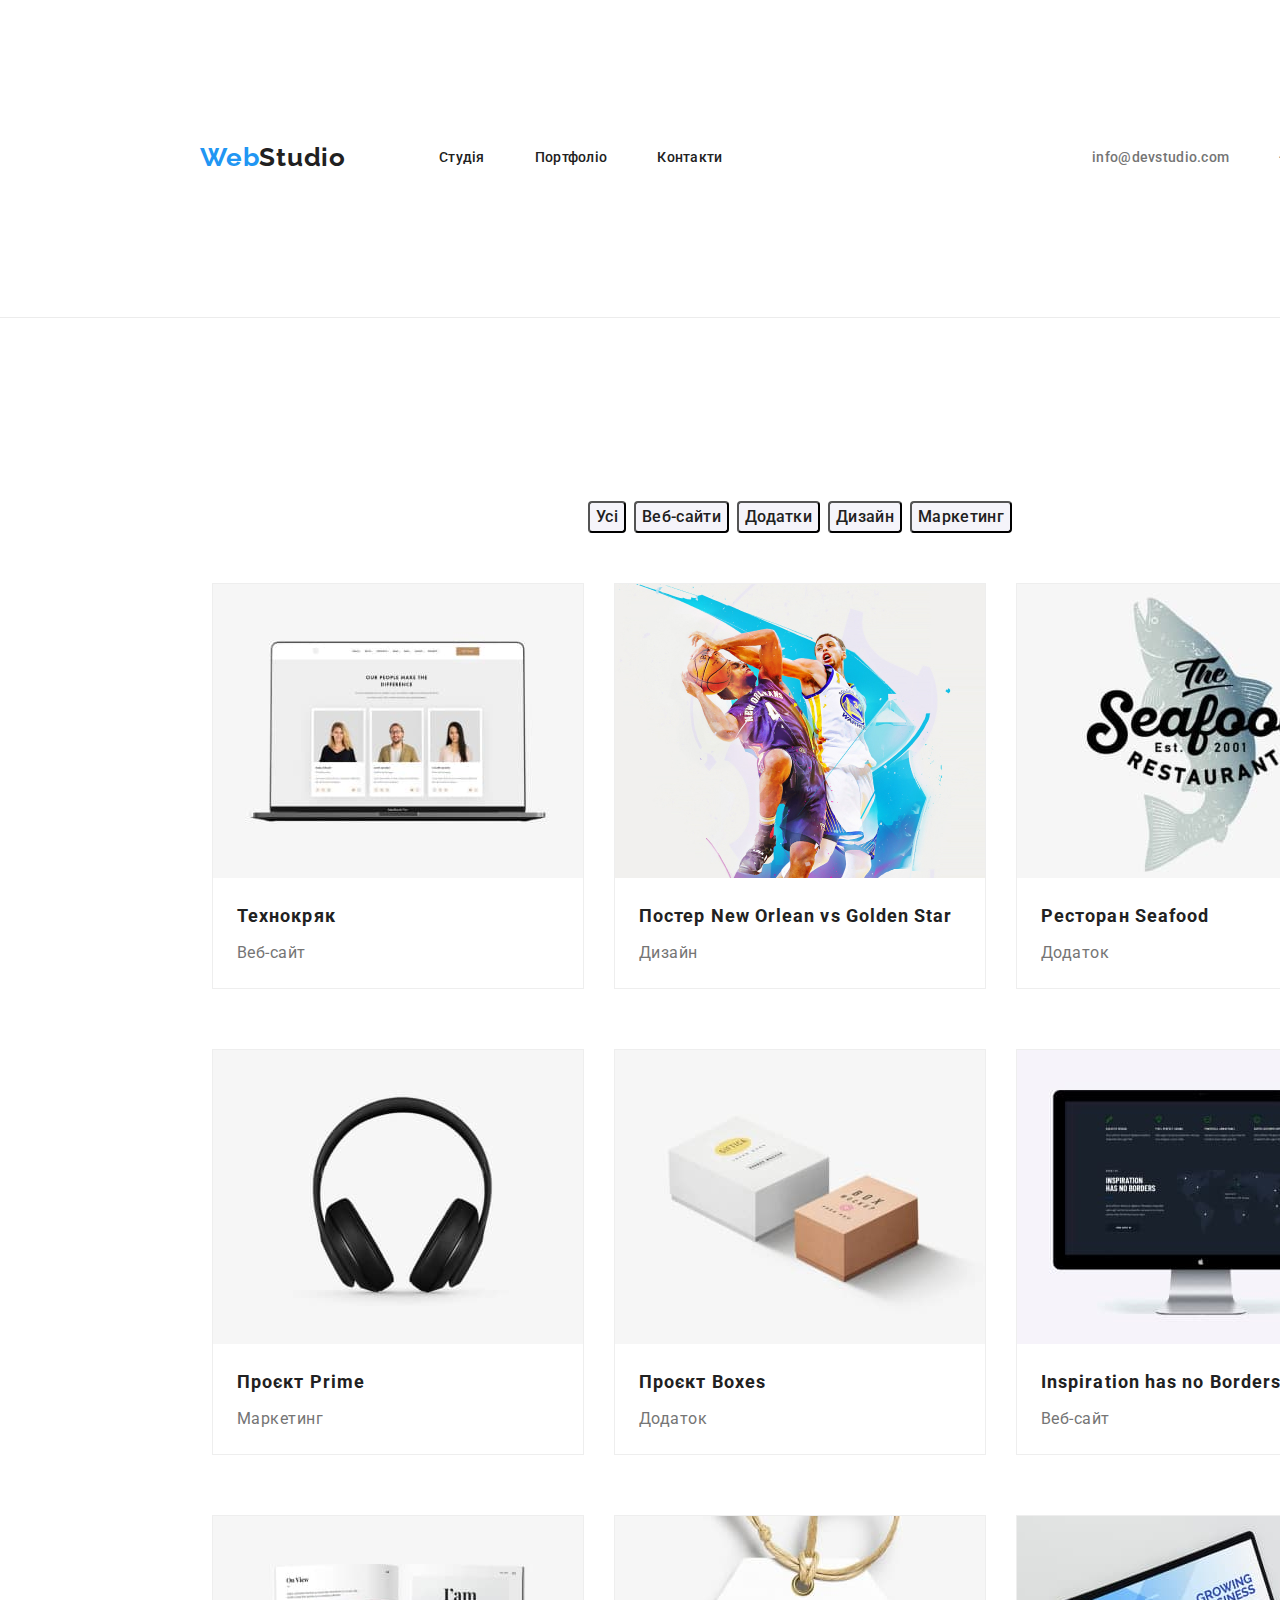
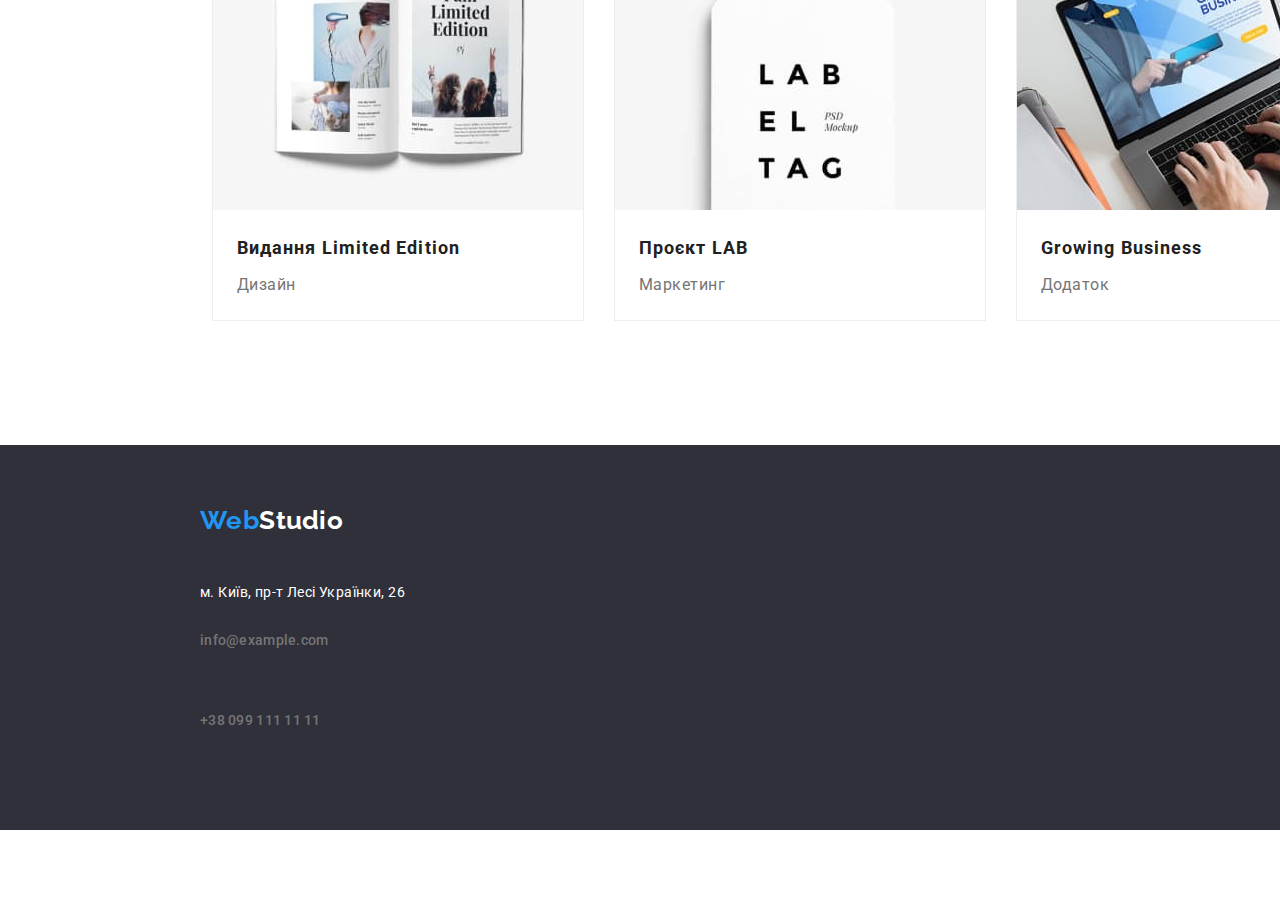
==== portfolio.html @ 3d945867 "hw-3" ====
<!DOCTYPE html>
<html lang="uk">
    <head>
        <meta charset="UTF-8">
        <meta http-equiv="X-UA-Compatible" content="IE=edge">
        <meta name="viewport" content="width=device-width, initial-scale=1.0">
        <title>WebStudio</title>
        <link rel="preconnect" href="https://fonts.googleapis.com">
        <link rel="preconnect" href="https://fonts.gstatic.com" crossorigin>
        <link href="https://fonts.googleapis.com/css2?family=Raleway:wght@700&family=Roboto:wght@400;500;700;900&display=swap"
            rel="stylesheet">
            <link rel="stylesheet" href="https://cdn.jsdelivr.net/npm/modern-normalize@1.1.0/modern-normalize.min.css">
        <link rel="stylesheet" href="./styles/styles.css" />
    </head>
    <body>
        <!--header-->
        <header class="page-header">
            <div class="container page-header-container">
                <nav class="header-nav">
                    <a class="logo link" href="./index.html"><span class="logo-web">Web</span><span class="logo-studio">Studio</span></a>
                    <ul class="menu list">
                        <li class="menu-item">
                            <a class="menu-link link" href="./index.html">Студія</a>
                        </li>
                        <li class="menu-item">
                            <a class="menu-link link" href="./portfolio.html">Портфоліо</a>
                        </li>
                        <li class="menu-item">
                            <a class="menu-link link" href="#">Контакти</a>
                        </li>
                    </ul>
                </nav>
                    <div>
                        <ul class="menu list">
                            <li class="menu-item">
                                <a class="contact-mail menu-link link" href="mailto:info@devstudio.com">info@devstudio.com</a>
                            </li>
                            <li class="menu-item">
                                <a class="contact-number menu-link link" href="tel+380961111111">+38 096 111 11 11</a>
                            </li>
                        </ul>
                    </div>
            </div>   
        </header>
        <!--Main-->
        <main>
            <section class="section">
                <div class="section-filters">
                    <!--Filters-->
                    <ul class="menu list button">
                        <li class="menu-item">
                        <button type="button" class="headup_hover">Усі</button></li>
                        <li class="menu-item">
                        <button type="button" class="headup_hover">Веб-сайти</button></li>
                        <li class="menu-item">
                        <button type="button" class="headup_hover">Додатки</button></li>
                        <li class="menu-item">
                        <button type="button" class="headup_hover">Дизайн</button></li>
                        <li class="menu-item">
                        <button type="button" class="headup_hover">Маркетинг</button></li>
                    </ul>
                <!--Projects-->
                <ul class="menu list projects">
                    <li class="menu-item">
                        <div class="card-portfolio">
                            <img class="group" src="./images/project-1.jpg" alt="project1">
                            <h2 class="section-title-portfolio">Технокряк</h2>
                            <p class="paragraph-portfolio">Веб-сайт</p>
                        </div>
                    </li>
                    <li class="menu-item">
                        <div class="card-portfolio">
                            <img class="group" src="./images/project-2.jpg" alt="Project2">
                            <h2 class="section-title-portfolio">Постер New Orlean vs Golden Star</h2>
                            <p class="paragraph-portfolio">Дизайн</p>
                        </div>
                    </li>
                    <li class="menu-item">
                        <div class="card-portfolio">
                            <img class="group" src="./images/project-3.jpg" alt="Project3">
                            <h2 class="section-title-portfolio">Ресторан Seafood</h2>
                            <p class="paragraph-portfolio">Додаток</p>
                        </div>
                    </li>
                    <li class="menu-item">
                        <div class="card-portfolio">
                            <img class="group" src="./images/project-4.jpg" alt="Project4">
                            <h2 class="section-title-portfolio">Проєкт Prime</h2>
                            <p class="paragraph-portfolio">Маркетинг</p>
                        </div>
                    </li>
                    <li class="menu-item">
                        <div class="card-portfolio">
                            <img class="group" src="./images/project-5.jpg" alt="Project5">
                            <h2 class="section-title-portfolio">Проєкт Boxes</h2>
                            <p class="paragraph-portfolio">Додаток</p>
                        </div>
                    </li>
                    <li class="menu-item">
                        <div class="card-portfolio">
                            <img class="group" src="./images/project-6.jpg" alt="Project6">
                            <h2 class="section-title-portfolio">Inspiration has no Borders</h2>
                            <p class="paragraph-portfolio">Веб-сайт</p>
                        </div>
                    </li>
                    <li class="menu-item">
                        <div class="card-portfolio">
                            <img class="group" src="./images/project-7.jpg" alt="Project7">
                            <h2 class="section-title-portfolio">Видання Limited Edition</h2>
                            <p class="paragraph-portfolio">Дизайн</p>
                        </div>
                    </li>
                    <li class="menu-item">
                        <div class="card-portfolio">
                            <img class="group" src="./images/project-8.jpg" alt="Project7">
                            <h2 class="section-title-portfolio">Проєкт LAB</h2>
                            <p class="paragraph-portfolio">Маркетинг</p>
                        </div>
                    </li>
                    <li class="menu-item">
                        <div class="card-portfolio">
                            <img class="group" src="./images/project-9.jpg" alt="Project9">
                            <h2 class="section-title-portfolio">Growing Business</h2>
                            <p class="paragraph-portfolio">Додаток</p>
                        </div>
                    </li>
                </ul>
                </div>
            </section>
        </main>
        <!--footer-->
        <footer class="page-footer">
            <div class="container page-footer-container">
                <nav class="footer-nav">
                    <a class="link" href="./index.html"><span class="logo-web">Web</span><span class="logo-studio-footer">Studio</span></a>   
                </nav>
                <!--адресса-->
                <address>
                    <div class="address">
                        <ul class="menu list wrap-items">
                            <li class="menu-item"><a class="contact-nav menu-link link"
                                    href="https://www.google.com/maps/dir//Lesi+Ukrainky+Blvd,+26,+Kyiv,+Ukraine,+02000/@50.4265947,30.5380962,19.89z/data=!4m9!4m8!1m0!1m5!1m1!1s0x40d4cf0e033ecbe9:0x57a4dffefec77da0!2m2!1d30.5383858!2d50.4265807!3e0">м.
                                    Київ, пр-т Лесі Українки, 26</a></li>
                            <li class="menu-item">
                                <a class="contact-mail menu-link link" href="mailto:info@example.com">info@example.com</a>
                            </li>
                            <li class="menu-item">
                                <a class="contact-number menu-link link" href="tel:+380991111111">+38 099 111 11 11</a></li>
                        </ul>
                    </div>
                </address>
            </div>
        </footer>
    </body>
</html>
---- styles/styles.css ----
:root {
    --primary-font: 'Roboto', sans-serif;
    --secondary-font: 'Raleway', sans-serif;
    --text-color-theme-dark: #ffffff;
    --text-color-theme-light: #212121;
    --accent-color--:#2196F3;
}

h1,
h2,
h3,
h4,
h5,
h6,
p {
margin-top: 0;
margin-bottom: 0;
}

ul,
ol {
margin-top: 0;
margin-bottom: 0;
padding-left: 0;
}

img {
display: block;
}

/* кнопка замовити послугу */

button {
cursor: pointer;
font-style: normal;
font-weight: 500;
font-size: 16px;
line-height: 1.62;
align-content: center;
}

body {
width: 1600px;
font-family: 'Roboto';
font-style: normal;
font-family: inherit;
letter-spacing: 0.03em;
color: #757575;
}

/* прибираємо булети і підкреслювання */
.link {
text-decoration: none;
list-style: none;
font-weight: 500;
font-size: 14px;
line-height: 1.14;
letter-spacing: 0.02em;
color: #212121;
}

.list {
font-family: 'Roboto';
font-style: normal;
padding: 0;
margin: 0;
list-style: none;
font-weight: 500;
font-size: 14px;
line-height: 1.14;
letter-spacing: 0.02em;
color: #212121;
}

.logo {
margin-right: 93px;
padding-top: 24px;
padding-bottom: 25px;

}

.logo-web {
font-family: 'Raleway';
font-weight: 700;
font-size: 26px;
line-height: 1.19;
letter-spacing: 0.03em;
color: #2196F3;
}

.logo-studio {
font-family: 'Raleway';
font-weight: 700;
font-size: 26px;
line-height: 1.19;
letter-spacing: 0.03em;
color: #212121;
}


/* header */
/*розмір вкладок у шапці */

.page-header {
background-color: #ffffff;
border-bottom: 1px solid #ECECEC;;
}

.page-header-container {
display: flex;
align-items: center;
justify-content: space-between;
padding-top: 24px;
padding-bottom: 25px;
}

.header-nav {
display: flex;
align-items: center;

}
.menu {
display: flex;
column-gap: 50px;

}

.menu list {
font-size: 14px;
line-height: 1.14;
letter-spacing: 0.02em;
color: #212121;
}

.menu-link:hover,
.menu-link:focus {
color: var(--accent-color--);
}


.contact-mail {
font-family: 'Roboto';
font-style: normal;
font-weight: 500;
font-size: 14px;
line-height: 1.14;
letter-spacing: 0.02em;
color:#757575;
padding-top: 32px;
padding-bottom: 32px;
}

.contact-number {
font-family: 'Roboto';
font-style: normal;
font-weight: 500;
font-size: 14px;
line-height: 1.14;
letter-spacing: 0.02em;
color: #757575;
padding-top: 32px;
padding-bottom: 32px;
}

.contact-mail:hover,
.contact-mail:focus {
color: var(--accent-color--);
}

.contact-number:hover,
.contact-number:focus {
color: var(--accent-color--);
}

/* main */

.hero {
margin-top: 6px;
margin-bottom: 88px;
text-align: center;
background-color: #2F303A;
color: #ffffff;
}

.hero-title {
font-family: 'Roboto', sans-serif;
font-weight: 900;
font-size: 44px;
line-height: 1.36;
text-align: center;
letter-spacing: 0.06em;
text-transform: uppercase;
color: #ffffff;
}

.modal-open-btn {
margin-top: 30px;
margin-bottom: 40px;
font-family: 'Roboto';
font-weight: 700;
font-size: 16px;
line-height: 1.8;
align-items: center;
text-align: center;
letter-spacing: 0.06em;
border-radius: 4px;
background-color:#2196F3;
color: #ffffff;
}

.modal-open-btn:hover,
.modal-open-btn:focus {
cursor: pointer;
background-color:#ffffff;
color: #2196F3;
}

/* наші особливості */
.section {
background-color: #ffffff;
margin-bottom: 94px;
padding-top: 94px;
flex-basis: calc((100% - 90px)/4);
}


.container {
width: 1200px;
margin-top: 94px;
margin-bottom: 94px;
padding-left: 0;
padding-right: 0;
margin-left: auto;
margin-right: auto;
}

/* заголовки до списку особливостей */

.section-title {
font-family: 'Roboto';
font-style: normal;
font-weight: 700;
font-size: 14px;
line-height: 1.14;
letter-spacing: 0.03em;
text-transform: uppercase;
color: #212121;
}

.main-container {
column-gap: 30px;
margin-left: auto;
margin-right: auto;
padding-left: 0;
padding-right: 0;
flex-basis: calc((100% - 60px)/2);
}

.employees {
background-color: #F5F4FA;
}

.card {
background-color: #ffffff;
margin-top: auto;
margin-bottom: 94px;
box-shadow: 0px 1px 3px rgba(0, 0, 0, 0.12),
0px 1px 1px rgba(0, 0, 0, 0.14), 
0px 2px 1px rgba(0, 0, 0, 0.2);
border-radius: 0px 0px 4px 4px;
}

.section-title-item {
font-family: 'Roboto';
font-style: normal;
font-weight: 700;
font-size: 36px;
line-height: 1.16;
text-align: center;
letter-spacing: 0.03em;
color: #212121;
margin-left: auto;
margin-right: auto;
margin-bottom: 50px;
}

.image-list {
justify-content: space-between;
column-gap: 30px;
margin-left: auto;
margin-right: auto;
}

/*  .section-block {
background-color: #F5F4FA;
display: flex;
text-align: center;
margin-bottom: 94px;
padding-top: 0%;
padding-bottom: 0;
}  */

.workers-list {
column-gap: 30px;
justify-content: space-between;
margin-left: auto;
margin-right: auto;
flex-basis: calc((100% - 90px)/4);
}


/*наша группа

.section-group-item {
font-family: 'Roboto';
font-style: normal;
font-weight: 700;
font-size: 36px;
line-height: 1.16;
text-align: center;
letter-spacing: 0.03em;
color: #212121;
margin-left: auto;
margin-right: auto;
margin-bottom: 50px;
padding-top: 0;
padding-bottom: 0;
}*/



.paragraph {
font-family: 'Roboto';
font-style: normal;
font-weight: 400;
font-size: 14px;
line-height: 1.7;
letter-spacing: 0.03em;
color: #757575;
}


.menu list {
font-family: 'Roboto';
font-weight: 700;
font-size: 14px;
line-height: 1.14;
letter-spacing: 0.03em;
text-transform: uppercase;
color: #212121;
}

.menu-item {
font-family: 'Roboto';
display: flex;
flex-wrap: wrap;
gap: 30px;
list-style: none;
}


.main-title {
font-family: 'Roboto';
font-style: normal;
font-weight: 500;
font-size: 16px;
line-height: 1.18;
letter-spacing: 0.03em;
color: #212121;
text-align: center;
margin-top: 30px;
margin-bottom: 10px;
}

.paragraph-title {
font-family: 'Roboto';
font-style: normal;
font-weight: 400;
font-size: 16px;
line-height: 1.18;
letter-spacing: 0.03em;
color: #757575;
text-align: center;
margin-top: 10px;
margin-bottom: 30px;
padding-top: 10px;
padding-bottom: 30px;
}

/*footer*/
/*розмір для адресси студії*/
.contact-nav {
font-family: 'Roboto';
font-style: normal;
font-weight: 400;
font-size: 14px;
line-height: 1.14;
letter-spacing: 0.03em;
color: #ffffff;
}

/*кнопки на странице портфоліо */
/*filters*/

.headup_hover {
font-family: 'Roboto';
font-size: 16px;
border-radius: 4px;
font-weight: 500;
line-height: 1.62;
letter-spacing: 0.02em;
color: #212121;
background-color:#F5F4FA;
}

.headup_hover:hover,
.headup_hover:focus {
cursor: pointer;
background-color:#2196F3;
color: #ffffff;
}

.section-filters {
width: 1200px;
margin-left: auto;
margin-right: auto;
}

.projects {
display: flex;
flex-wrap: wrap;
justify-content: center;
gap: 30px;
padding: 0;
margin-left: auto;
margin-right: auto;
flex-basis: calc((100% - 60px)/3);   
}

.card-portfolio {
background-color: #ffffff;
border: 1px solid #EEEEEE;
margin-top: 0px;
margin-bottom: 30px;
padding-top: 0;
padding-bottom: 0;
}



.button {
gap: 8px;
margin-top: 89px;
margin-bottom: 50px;
margin-left: auto;
margin-right: auto;
display: flex;
justify-content: center;
}

.group {
margin-top: auto;
margin-bottom: auto;
margin-left: auto;
margin-right: auto;
}

.section-title-portfolio {
font-weight: 700;
font-size: 18px;
line-height: 2;
letter-spacing: 0.06em;
color: #212121;
margin-top: 20px;
margin-bottom: 4px;
margin-left: 24px;
margin-right: 24px;
}

.paragraph-portfolio {
font-weight: 400;
font-size: 16px;
line-height: 1.88;
letter-spacing: 0.03em;
color: #757575;
margin-top: 4px;
margin-bottom: 20px;
margin-left: 24px;
margin-right: 24px;
}

.page-footer {
background-color: #2F303A;
}

.page-footer-container {
display: flex;
flex-wrap: wrap;
}

.footer-nav {
width: 1600px;
align-items: center; 
margin-top: auto;
margin-bottom: auto;  
margin-top: 60px;
margin-bottom: 20px;
}

.logo-studio-footer {
font-family: 'Raleway';
font-style: normal;
font-weight: 700;
font-size: 26px;
line-height: 1.19;
color: #ffffff;
}

.address {
margin-top: 20px;
margin-bottom: 60px;
margin-left: auto;
margin-right: auto;
}

.wrap-items {
flex-direction: column;
margin-top: 20px;
margin-bottom: 60px;
padding-top: 9px;
padding-bottom: 9px;
}
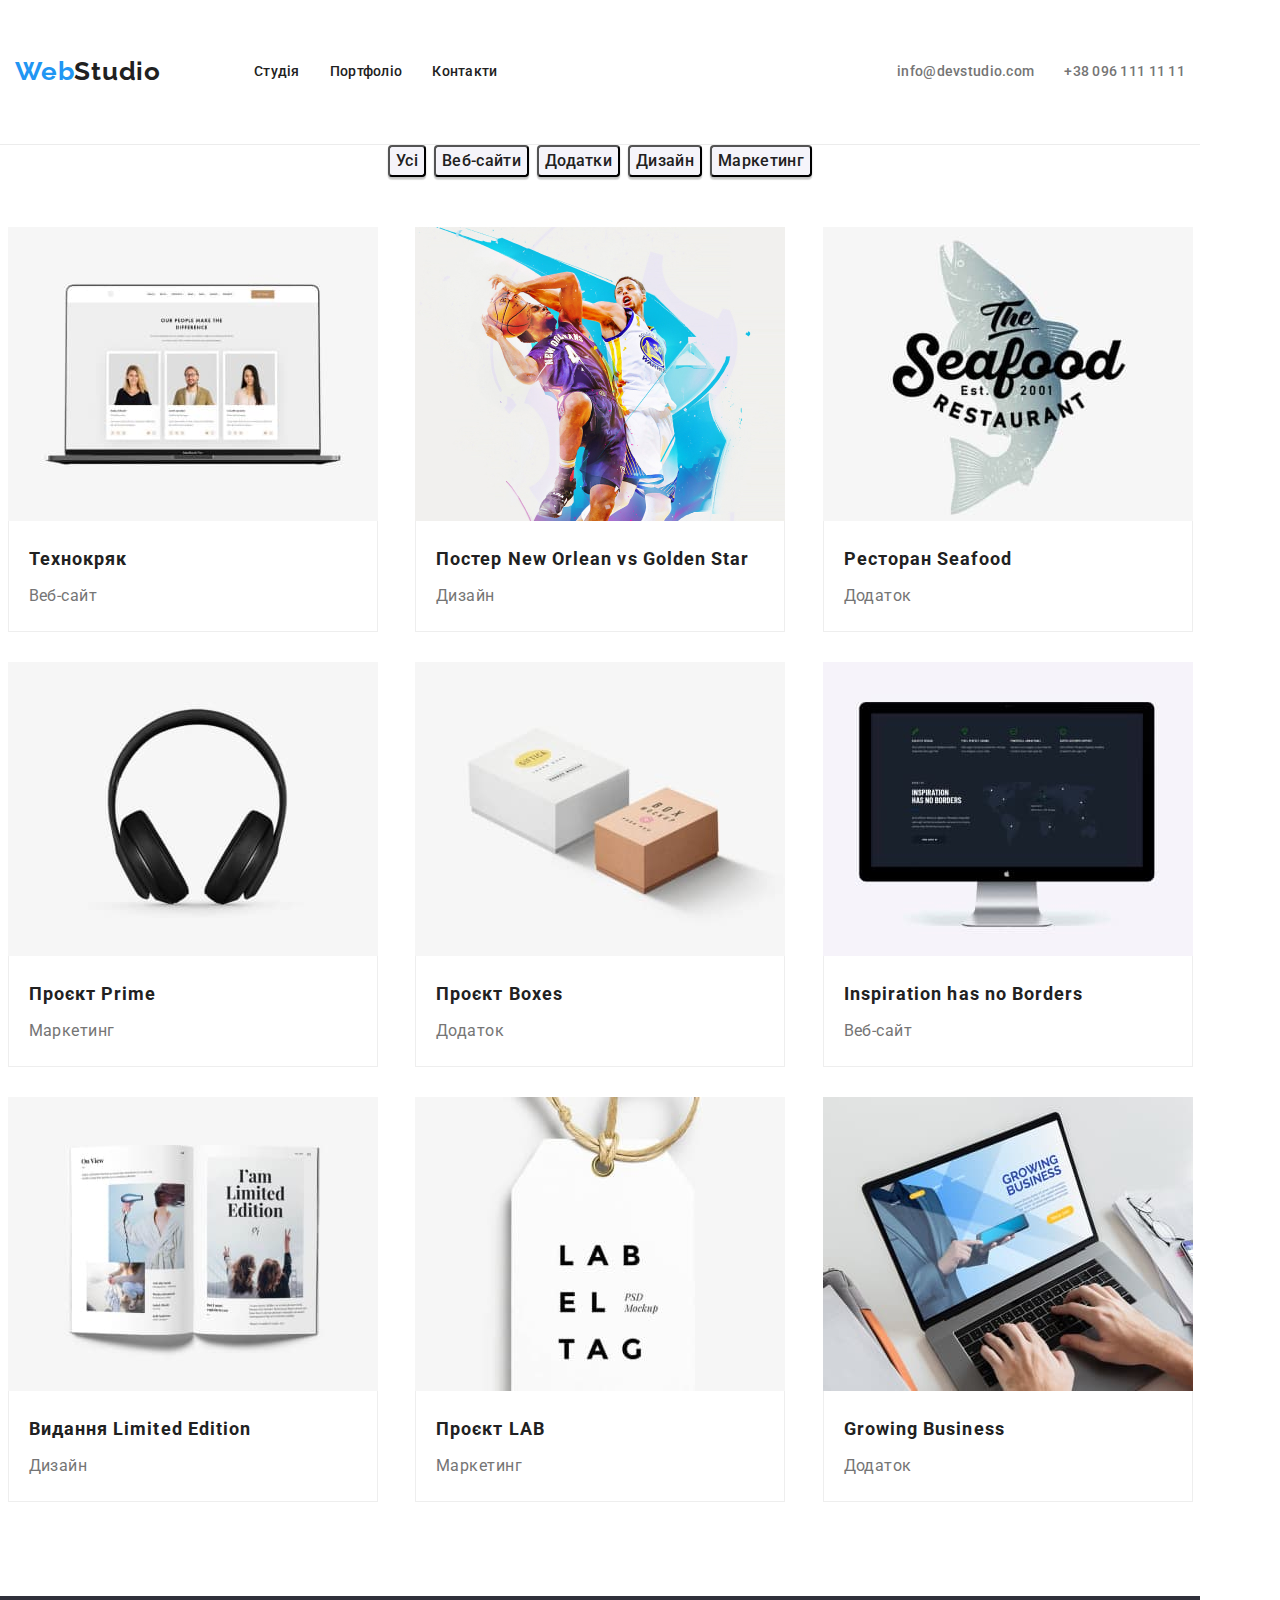
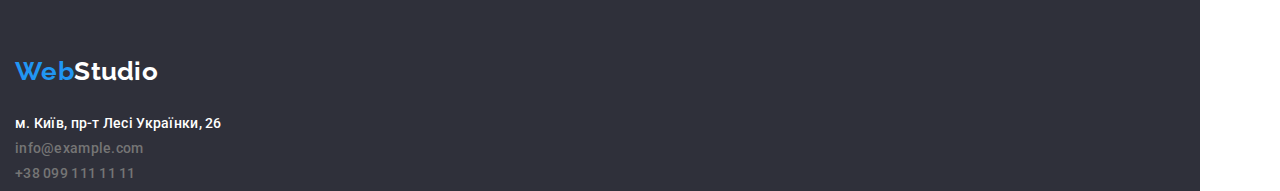
==== commit 8f16926b: "hw3 updated" ====
--- a/portfolio.html
+++ b/portfolio.html
@@ -17,7 +17,8 @@
         <header class="page-header">
             <div class="container page-header-container">
                 <nav class="header-nav">
-                    <a class="logo link" href="./index.html"><span class="logo-web">Web</span><span class="logo-studio">Studio</span></a>
+                    <a class="logo link" href="./index.html"><span class="logo-web">Web</span><span
+                            class="logo-studio">Studio</span></a>
                     <ul class="menu list">
                         <li class="menu-item">
                             <a class="menu-link link" href="./index.html">Студія</a>
@@ -30,124 +31,130 @@
                         </li>
                     </ul>
                 </nav>
-                    <div>
-                        <ul class="menu list">
-                            <li class="menu-item">
-                                <a class="contact-mail menu-link link" href="mailto:info@devstudio.com">info@devstudio.com</a>
-                            </li>
-                            <li class="menu-item">
-                                <a class="contact-number menu-link link" href="tel+380961111111">+38 096 111 11 11</a>
-                            </li>
-                        </ul>
-                    </div>
-            </div>   
+                <div>
+                    <ul class="menu list">
+                        <li class="menu-item">
+                            <a class="contact-mail menu-link link" href="mailto:info@devstudio.com">info@devstudio.com</a>
+                        </li>
+                        <li class="menu-item">
+                            <a class="contact-number menu-link link" href="tel+380961111111">+38 096 111 11 11</a>
+                        </li>
+                    </ul>
+                </div>
+            </div>
         </header>
         <!--Main-->
         <main>
-            <section class="section">
-                <div class="section-filters">
-                    <!--Filters-->
-                    <ul class="menu list button">
-                        <li class="menu-item">
-                        <button type="button" class="headup_hover">Усі</button></li>
-                        <li class="menu-item">
-                        <button type="button" class="headup_hover">Веб-сайти</button></li>
-                        <li class="menu-item">
-                        <button type="button" class="headup_hover">Додатки</button></li>
-                        <li class="menu-item">
-                        <button type="button" class="headup_hover">Дизайн</button></li>
-                        <li class="menu-item">
-                        <button type="button" class="headup_hover">Маркетинг</button></li>
-                    </ul>
-                <!--Projects-->
-                <ul class="menu list projects">
-                    <li class="menu-item">
-                        <div class="card-portfolio">
-                            <img class="group" src="./images/project-1.jpg" alt="project1">
-                            <h2 class="section-title-portfolio">Технокряк</h2>
-                            <p class="paragraph-portfolio">Веб-сайт</p>
+            <section class="section-portfolio">
+                    <div class="background">
+                        <div class="section-filters">
+                            <!--Filters-->
+                            <ul class="menu list button">
+                                <li class="menu-item">
+                                    <button type="button" class="headup_hover">Усі</button>
+                                </li>
+                                <li class="menu-item">
+                                    <button type="button" class="headup_hover">Веб-сайти</button>
+                                </li>
+                                <li class="menu-item">
+                                    <button type="button" class="headup_hover">Додатки</button>
+                                </li>
+                                <li class="menu-item">
+                                    <button type="button" class="headup_hover">Дизайн</button>
+                                </li>
+                                <li class="menu-item">
+                                    <button type="button" class="headup_hover">Маркетинг</button>
+                                </li>
+                            </ul>
+                            <!--Projects-->
+                            <ul class="menu list projects">
+                                <li class="menu-item-card">
+                                    <img class="group" src="./images/project-1.jpg" alt="Project1" width="370">
+                                    <div class="project-text">
+                                        <h2 class="section-title-portfolio">Технокряк</h2>
+                                        <p class="paragraph-portfolio">Веб-сайт</p>
+                                    </div>
+                                </li>
+                                <li class="menu-item-card">
+                                    <img class="group" src="./images/project-2.jpg" alt="Project2" width="370">
+                                    <div class="project-text">
+                                        <h2 class="section-title-portfolio">Постер New Orlean vs Golden Star</h2>
+                                        <p class="paragraph-portfolio">Дизайн</p>
+                                    </div>
+                                </li>
+                                <li class="menu-item-card">
+                                    <img class="group" src="./images/project-3.jpg" alt="Project3" width="370">
+                                    <div class="project-text">
+                                        <h2 class="section-title-portfolio">Ресторан Seafood</h2>
+                                        <p class="paragraph-portfolio">Додаток</p>
+                                    </div>
+                                </li>
+                                <li class="menu-item-card">
+                                    <img class="group" src="./images/project-4.jpg" alt="Project4" width="370">
+                                    <div class="project-text">
+                                        <h2 class="section-title-portfolio">Проєкт Prime</h2>
+                                        <p class="paragraph-portfolio">Маркетинг</p>
+                                    </div>
+                                </li>
+                                <li class="menu-item-card">
+                                    <img class="group" src="./images/project-5.jpg" alt="Project5" width="370">
+                                    <div class="project-text">
+                                        <h2 class="section-title-portfolio">Проєкт Boxes</h2>
+                                        <p class="paragraph-portfolio">Додаток</p>
+                                    </div>
+                                </li>
+                                <li class="menu-item-card">
+                                    <img class="group" src="./images/project-6.jpg" alt="Project6" width="370">
+                                    <div class="project-text">
+                                        <h2 class="section-title-portfolio">Inspiration has no Borders</h2>
+                                        <p class="paragraph-portfolio">Веб-сайт</p>
+                                    </div>
+                                </li>
+                                <li class="menu-item-card">
+                                    <img class="group" src="./images/project-7.jpg" alt="Project7" width="370">
+                                    <div class="project-text">
+                                        <h2 class="section-title-portfolio">Видання Limited Edition</h2>
+                                        <p class="paragraph-portfolio">Дизайн</p>
+                                    </div>
+                                </li>
+                                <li class="menu-item-card">
+                                    <img class="group" src="./images/project-8.jpg" alt="Project8" width="370">
+                                    <div class="project-text">
+                                        <h2 class="section-title-portfolio">Проєкт LAB</h2>
+                                        <p class="paragraph-portfolio">Маркетинг</p>
+                                    </div>
+                                </li>
+                                <li class="menu-item-card">
+                                    <img class="group" src="./images/project-9.jpg" alt="Project9" width="370">
+                                    <div class="project-text">
+                                        <h2 class="section-title-portfolio">Growing Business</h2>
+                                        <p class="paragraph-portfolio">Додаток</p>
+                                    </div>
+                                </li>
+                            </ul>
                         </div>
-                    </li>
-                    <li class="menu-item">
-                        <div class="card-portfolio">
-                            <img class="group" src="./images/project-2.jpg" alt="Project2">
-                            <h2 class="section-title-portfolio">Постер New Orlean vs Golden Star</h2>
-                            <p class="paragraph-portfolio">Дизайн</p>
-                        </div>
-                    </li>
-                    <li class="menu-item">
-                        <div class="card-portfolio">
-                            <img class="group" src="./images/project-3.jpg" alt="Project3">
-                            <h2 class="section-title-portfolio">Ресторан Seafood</h2>
-                            <p class="paragraph-portfolio">Додаток</p>
-                        </div>
-                    </li>
-                    <li class="menu-item">
-                        <div class="card-portfolio">
-                            <img class="group" src="./images/project-4.jpg" alt="Project4">
-                            <h2 class="section-title-portfolio">Проєкт Prime</h2>
-                            <p class="paragraph-portfolio">Маркетинг</p>
-                        </div>
-                    </li>
-                    <li class="menu-item">
-                        <div class="card-portfolio">
-                            <img class="group" src="./images/project-5.jpg" alt="Project5">
-                            <h2 class="section-title-portfolio">Проєкт Boxes</h2>
-                            <p class="paragraph-portfolio">Додаток</p>
-                        </div>
-                    </li>
-                    <li class="menu-item">
-                        <div class="card-portfolio">
-                            <img class="group" src="./images/project-6.jpg" alt="Project6">
-                            <h2 class="section-title-portfolio">Inspiration has no Borders</h2>
-                            <p class="paragraph-portfolio">Веб-сайт</p>
-                        </div>
-                    </li>
-                    <li class="menu-item">
-                        <div class="card-portfolio">
-                            <img class="group" src="./images/project-7.jpg" alt="Project7">
-                            <h2 class="section-title-portfolio">Видання Limited Edition</h2>
-                            <p class="paragraph-portfolio">Дизайн</p>
-                        </div>
-                    </li>
-                    <li class="menu-item">
-                        <div class="card-portfolio">
-                            <img class="group" src="./images/project-8.jpg" alt="Project7">
-                            <h2 class="section-title-portfolio">Проєкт LAB</h2>
-                            <p class="paragraph-portfolio">Маркетинг</p>
-                        </div>
-                    </li>
-                    <li class="menu-item">
-                        <div class="card-portfolio">
-                            <img class="group" src="./images/project-9.jpg" alt="Project9">
-                            <h2 class="section-title-portfolio">Growing Business</h2>
-                            <p class="paragraph-portfolio">Додаток</p>
-                        </div>
-                    </li>
-                </ul>
-                </div>
+                    </div>
             </section>
         </main>
         <!--footer-->
         <footer class="page-footer">
             <div class="container page-footer-container">
-                <nav class="footer-nav">
-                    <a class="link" href="./index.html"><span class="logo-web">Web</span><span class="logo-studio-footer">Studio</span></a>   
-                </nav>
+                <div class="footer-nav">
+                    <a class="link" href="./index.html"><span class="logo-web">Web</span><span
+                            class="logo-studio-footer">Studio</span></a>
+                </div>
                 <!--адресса-->
                 <address>
-                    <div class="address">
-                        <ul class="menu list wrap-items">
-                            <li class="menu-item"><a class="contact-nav menu-link link"
-                                    href="https://www.google.com/maps/dir//Lesi+Ukrainky+Blvd,+26,+Kyiv,+Ukraine,+02000/@50.4265947,30.5380962,19.89z/data=!4m9!4m8!1m0!1m5!1m1!1s0x40d4cf0e033ecbe9:0x57a4dffefec77da0!2m2!1d30.5383858!2d50.4265807!3e0">м.
-                                    Київ, пр-т Лесі Українки, 26</a></li>
-                            <li class="menu-item">
-                                <a class="contact-mail menu-link link" href="mailto:info@example.com">info@example.com</a>
-                            </li>
-                            <li class="menu-item">
-                                <a class="contact-number menu-link link" href="tel:+380991111111">+38 099 111 11 11</a></li>
-                        </ul>
-                    </div>
+                    <ul class="contact-panel">
+                        <li class="contact-list"><a class="contact-nav menu-link hyperlink-address"
+                                href="https://www.google.com/maps/dir//Lesi+Ukrainky+Blvd,+26,+Kyiv,+Ukraine,+02000/@50.4265947,30.5380962,19.89z/data=!4m9!4m8!1m0!1m5!1m1!1s0x40d4cf0e033ecbe9:0x57a4dffefec77da0!2m2!1d30.5383858!2d50.4265807!3e0">м.
+                                Київ, пр-т Лесі Українки, 26</a></li>
+                        <li class="contact-list"><a class="contact-mail  menu-link hyperlink"
+                                href="mailto:info@example.com">info@example.com</a>
+                        </li>
+                        <li class="contact-list"><a class="contact-number menu-link hyperlink" href="tel:+380991111111">+38 099
+                                111 11 11</a></li>
+                    </ul>
                 </address>
             </div>
         </footer>
--- a/styles/styles.css
+++ b/styles/styles.css
@@ -1,9 +1,9 @@
 :root {
-    --primary-font: 'Roboto', sans-serif;
-    --secondary-font: 'Raleway', sans-serif;
-    --text-color-theme-dark: #ffffff;
-    --text-color-theme-light: #212121;
-    --accent-color--:#2196F3;
+--primary-font: 'Roboto', sans-serif;
+--secondary-font: 'Raleway', sans-serif;
+--text-color-theme-dark: #ffffff;
+--text-color-theme-light: #212121;
+--accent-color--: #2196F3;
 }
 
 h1,
@@ -22,10 +22,15 @@
 margin-top: 0;
 margin-bottom: 0;
 padding-left: 0;
+padding-bottom: 0;
+list-style: none;
 }
 
 img {
 display: block;
+max-width: 100%;
+height: auto;
+padding-bottom: 0;
 }
 
 /* кнопка замовити послугу */
@@ -40,10 +45,9 @@
 }
 
 body {
-width: 1600px;
-font-family: 'Roboto';
-font-style: normal;
-font-family: inherit;
+width: 1200px;
+font-family: 'Roboto', sans-serif;
+font-style: normal;
 letter-spacing: 0.03em;
 color: #757575;
 }
@@ -57,10 +61,11 @@
 line-height: 1.14;
 letter-spacing: 0.02em;
 color: #212121;
+padding-top: 32px;
+padding-bottom: 32px;
 }
 
 .list {
-font-family: 'Roboto';
 font-style: normal;
 padding: 0;
 margin: 0;
@@ -102,26 +107,28 @@
 /*розмір вкладок у шапці */
 
 .page-header {
+width: 100%;
 background-color: #ffffff;
-border-bottom: 1px solid #ECECEC;;
+border-bottom: 1px solid #ECECEC;
 }
 
 .page-header-container {
+max-width: 1200px;
 display: flex;
 align-items: center;
 justify-content: space-between;
-padding-top: 24px;
-padding-bottom: 25px;
+margin-top: 32px;
+margin-bottom: 32px;
 }
 
 .header-nav {
 display: flex;
 align-items: center;
-
-}
+}
+
 .menu {
 display: flex;
-column-gap: 50px;
+column-gap: 30px;
 
 }
 
@@ -135,23 +142,23 @@
 .menu-link:hover,
 .menu-link:focus {
 color: var(--accent-color--);
-}
-
-
-.contact-mail {
-font-family: 'Roboto';
-font-style: normal;
-font-weight: 500;
-font-size: 14px;
-line-height: 1.14;
-letter-spacing: 0.02em;
-color:#757575;
 padding-top: 32px;
 padding-bottom: 32px;
 }
 
+
+.contact-mail {
+font-style: normal;
+font-weight: 500;
+font-size: 14px;
+line-height: 1.14;
+letter-spacing: 0.02em;
+color: #757575;
+padding-top: 32px;
+padding-bottom: 32px;
+}
+
 .contact-number {
-font-family: 'Roboto';
 font-style: normal;
 font-weight: 500;
 font-size: 14px;
@@ -175,15 +182,17 @@
 /* main */
 
 .hero {
-margin-top: 6px;
-margin-bottom: 88px;
+padding-top: 200px;
+padding-bottom: 200px;
 text-align: center;
+align-items: center;
 background-color: #2F303A;
 color: #ffffff;
 }
 
 .hero-title {
-font-family: 'Roboto', sans-serif;
+max-width: 100%;
+margin-bottom: 30px;
 font-weight: 900;
 font-size: 44px;
 line-height: 1.36;
@@ -194,50 +203,51 @@
 }
 
 .modal-open-btn {
-margin-top: 30px;
-margin-bottom: 40px;
 font-family: 'Roboto';
 font-weight: 700;
 font-size: 16px;
 line-height: 1.8;
-align-items: center;
-text-align: center;
+display: flex;
+justify-content: center;
+margin-left: auto;
+margin-right: auto;
 letter-spacing: 0.06em;
 border-radius: 4px;
-background-color:#2196F3;
+background-color: #2196F3;
 color: #ffffff;
+box-shadow: 0px 4px 4px rgba(0, 0, 0, 0.15);
+border-radius: 4px;
 }
 
 .modal-open-btn:hover,
 .modal-open-btn:focus {
 cursor: pointer;
-background-color:#ffffff;
+background-color: #ffffff;
 color: #2196F3;
 }
 
 /* наші особливості */
 .section {
 background-color: #ffffff;
-margin-bottom: 94px;
 padding-top: 94px;
+}
+
+
+.container {
+max-width: 100%;
+padding-left: 15px;
+padding-right: 15px;
+}
+
+/* заголовки до списку особливостей */
+
+.features {
+column-gap: 30px;
 flex-basis: calc((100% - 90px)/4);
 }
 
 
-.container {
-width: 1200px;
-margin-top: 94px;
-margin-bottom: 94px;
-padding-left: 0;
-padding-right: 0;
-margin-left: auto;
-margin-right: auto;
-}
-
-/* заголовки до списку особливостей */
-
 .section-title {
-font-family: 'Roboto';
 font-style: normal;
 font-weight: 700;
 font-size: 14px;
@@ -245,14 +255,16 @@
 letter-spacing: 0.03em;
 text-transform: uppercase;
 color: #212121;
+margin-bottom: 10px;
 }
 
 .main-container {
 column-gap: 30px;
 margin-left: auto;
 margin-right: auto;
-padding-left: 0;
-padding-right: 0;
+padding-left: 200px;
+padding-right: 200px;
+padding-bottom: 10px;
 flex-basis: calc((100% - 60px)/2);
 }
 
@@ -260,15 +272,6 @@
 background-color: #F5F4FA;
 }
 
-.card {
-background-color: #ffffff;
-margin-top: auto;
-margin-bottom: 94px;
-box-shadow: 0px 1px 3px rgba(0, 0, 0, 0.12),
-0px 1px 1px rgba(0, 0, 0, 0.14), 
-0px 2px 1px rgba(0, 0, 0, 0.2);
-border-radius: 0px 0px 4px 4px;
-}
 
 .section-title-item {
 font-family: 'Roboto';
@@ -289,48 +292,23 @@
 column-gap: 30px;
 margin-left: auto;
 margin-right: auto;
-}
-
-/*  .section-block {
-background-color: #F5F4FA;
-display: flex;
-text-align: center;
 margin-bottom: 94px;
-padding-top: 0%;
-padding-bottom: 0;
-}  */
-
-.workers-list {
-column-gap: 30px;
-justify-content: space-between;
-margin-left: auto;
-margin-right: auto;
+}
+
+.workers-list li{
+margin-left: auto;
+margin-right: auto;
+margin-bottom: 94px;
 flex-basis: calc((100% - 90px)/4);
-}
-
-
-/*наша группа
-
-.section-group-item {
-font-family: 'Roboto';
-font-style: normal;
-font-weight: 700;
-font-size: 36px;
-line-height: 1.16;
-text-align: center;
-letter-spacing: 0.03em;
-color: #212121;
-margin-left: auto;
-margin-right: auto;
-margin-bottom: 50px;
-padding-top: 0;
-padding-bottom: 0;
-}*/
-
+background-color: #ffffff;
+box-shadow: 0px 1px 3px rgba(0, 0, 0, 0.12),
+0px 1px 1px rgba(0, 0, 0, 0.14),
+0px 2px 1px rgba(0, 0, 0, 0.2);
+border-radius: 0px 0px 4px 4px;
+}
 
 
 .paragraph {
-font-family: 'Roboto';
 font-style: normal;
 font-weight: 400;
 font-size: 14px;
@@ -341,7 +319,6 @@
 
 
 .menu list {
-font-family: 'Roboto';
 font-weight: 700;
 font-size: 14px;
 line-height: 1.14;
@@ -351,16 +328,16 @@
 }
 
 .menu-item {
-font-family: 'Roboto';
-display: flex;
-flex-wrap: wrap;
+display: block;
+justify-content: center;
 gap: 30px;
 list-style: none;
+max-width: 100%;
+margin-bottom: auto;
 }
 
 
 .main-title {
-font-family: 'Roboto';
 font-style: normal;
 font-weight: 500;
 font-size: 16px;
@@ -368,12 +345,11 @@
 letter-spacing: 0.03em;
 color: #212121;
 text-align: center;
-margin-top: 30px;
+padding-top: 30px;
 margin-bottom: 10px;
 }
 
 .paragraph-title {
-font-family: 'Roboto';
 font-style: normal;
 font-weight: 400;
 font-size: 16px;
@@ -381,22 +357,56 @@
 letter-spacing: 0.03em;
 color: #757575;
 text-align: center;
-margin-top: 10px;
-margin-bottom: 30px;
-padding-top: 10px;
 padding-bottom: 30px;
 }
 
 /*footer*/
 /*розмір для адресси студії*/
-.contact-nav {
-font-family: 'Roboto';
+
+.hyperlink {
+text-decoration: none;
+list-style: none;
+font-weight: 500;
+font-size: 14px;
+line-height: 1.14;
+letter-spacing: 0.02em;
+color: #757575;
+padding-top: 0;
+padding-bottom: 0;
+}
+
+.hyperlink-address {
+text-decoration: none;
+list-style: none;
+font-weight: 500;
+font-size: 14px;
+line-height: 1.14;
+letter-spacing: 0.02em;
+color: #ffffff;
+padding-top: 32px;
+padding-bottom: 32px;
+}
+
+.contact-panel:not(last-child) {
 font-style: normal;
 font-weight: 400;
 font-size: 14px;
 line-height: 1.14;
 letter-spacing: 0.03em;
-color: #ffffff;
+align-items: center;
+}
+
+.contact-list {
+text-decoration: none;
+list-style: none;
+font-weight: 500;
+font-size: 14px;
+line-height: 1.14;
+letter-spacing: 0.02em;
+margin-top: 9px;
+margin-bottom: 9px;
+padding-top: 0;
+padding-bottom: 0;
 }
 
 /*кнопки на странице портфоліо */
@@ -405,58 +415,65 @@
 .headup_hover {
 font-family: 'Roboto';
 font-size: 16px;
+font-weight: 500;
+line-height: 1.62;
+letter-spacing: 0.02em;
+color: #212121;
+background-color: #F5F4FA;
+box-shadow: 0px 2px 2px rgba(0, 0, 0, 0.12),
+0px 1px 2px rgba(0, 0, 0, 0.08),
+0px 3px 1px rgba(0, 0, 0, 0.1);
 border-radius: 4px;
-font-weight: 500;
-line-height: 1.62;
-letter-spacing: 0.02em;
-color: #212121;
-background-color:#F5F4FA;
 }
 
 .headup_hover:hover,
 .headup_hover:focus {
 cursor: pointer;
-background-color:#2196F3;
+background-color: #2196F3;
 color: #ffffff;
 }
 
+
+
+.section-portfolio {
+width: 100%;
+background-color: #ffffff;
+align-items: center;
+margin-left: auto;
+margin-right: auto;
+}
+
+.background {
+max-width: 1200px;
+background-color: #ffffff;
+}
+
 .section-filters {
-width: 1200px;
-margin-left: auto;
-margin-right: auto;
+width: 100%;
+display: block;
+column-gap: 30px;
+flex-basis: calc((100% - 60px)/3);
 }
 
 .projects {
 display: flex;
+justify-content: space-evenly;
 flex-wrap: wrap;
-justify-content: center;
 gap: 30px;
-padding: 0;
-margin-left: auto;
-margin-right: auto;
-flex-basis: calc((100% - 60px)/3);   
-}
-
-.card-portfolio {
-background-color: #ffffff;
-border: 1px solid #EEEEEE;
-margin-top: 0px;
-margin-bottom: 30px;
-padding-top: 0;
-padding-bottom: 0;
-}
-
+padding-bottom: 94px;
+flex-basis: calc((100% - 60px)/3);
+}
 
 
 .button {
 gap: 8px;
-margin-top: 89px;
 margin-bottom: 50px;
 margin-left: auto;
 margin-right: auto;
 display: flex;
 justify-content: center;
 }
+
 
 .group {
 margin-top: auto;
@@ -465,16 +482,38 @@
 margin-right: auto;
 }
 
+.project-text {
+border-left: 1px solid #EEEEEE;
+border-right: 1px solid #EEEEEE;
+border-bottom: 1px solid #EEEEEE;
+margin-top: auto;
+margin-bottom: auto;
+margin-left: auto;
+margin-right: auto;
+padding-top: 20px;
+padding-bottom: 20px;
+padding-left: 20px;
+padding-right: 20px;
+}
+
+/* тінь та радіус для карток з проектами 
+box-shadow: 0px 4px 4px rgba(0, 0, 0, 0.25);
+border-radius: 4px;
+*/
+
+
+.menu-item-card {
+
+}
+
+
 .section-title-portfolio {
 font-weight: 700;
 font-size: 18px;
 line-height: 2;
 letter-spacing: 0.06em;
 color: #212121;
-margin-top: 20px;
 margin-bottom: 4px;
-margin-left: 24px;
-margin-right: 24px;
 }
 
 .paragraph-portfolio {
@@ -483,14 +522,12 @@
 line-height: 1.88;
 letter-spacing: 0.03em;
 color: #757575;
-margin-top: 4px;
-margin-bottom: 20px;
-margin-left: 24px;
-margin-right: 24px;
 }
 
 .page-footer {
 background-color: #2F303A;
+padding-top: 0;
+padding-bottom: 0;
 }
 
 .page-footer-container {
@@ -499,10 +536,8 @@
 }
 
 .footer-nav {
-width: 1600px;
-align-items: center; 
-margin-top: auto;
-margin-bottom: auto;  
+width: 1200px;
+align-items: center;
 margin-top: 60px;
 margin-bottom: 20px;
 }
@@ -514,19 +549,6 @@
 font-size: 26px;
 line-height: 1.19;
 color: #ffffff;
-}
-
-.address {
-margin-top: 20px;
-margin-bottom: 60px;
-margin-left: auto;
-margin-right: auto;
-}
-
-.wrap-items {
-flex-direction: column;
-margin-top: 20px;
-margin-bottom: 60px;
-padding-top: 9px;
-padding-bottom: 9px;
-}+margin-bottom: 20px;
+}
+
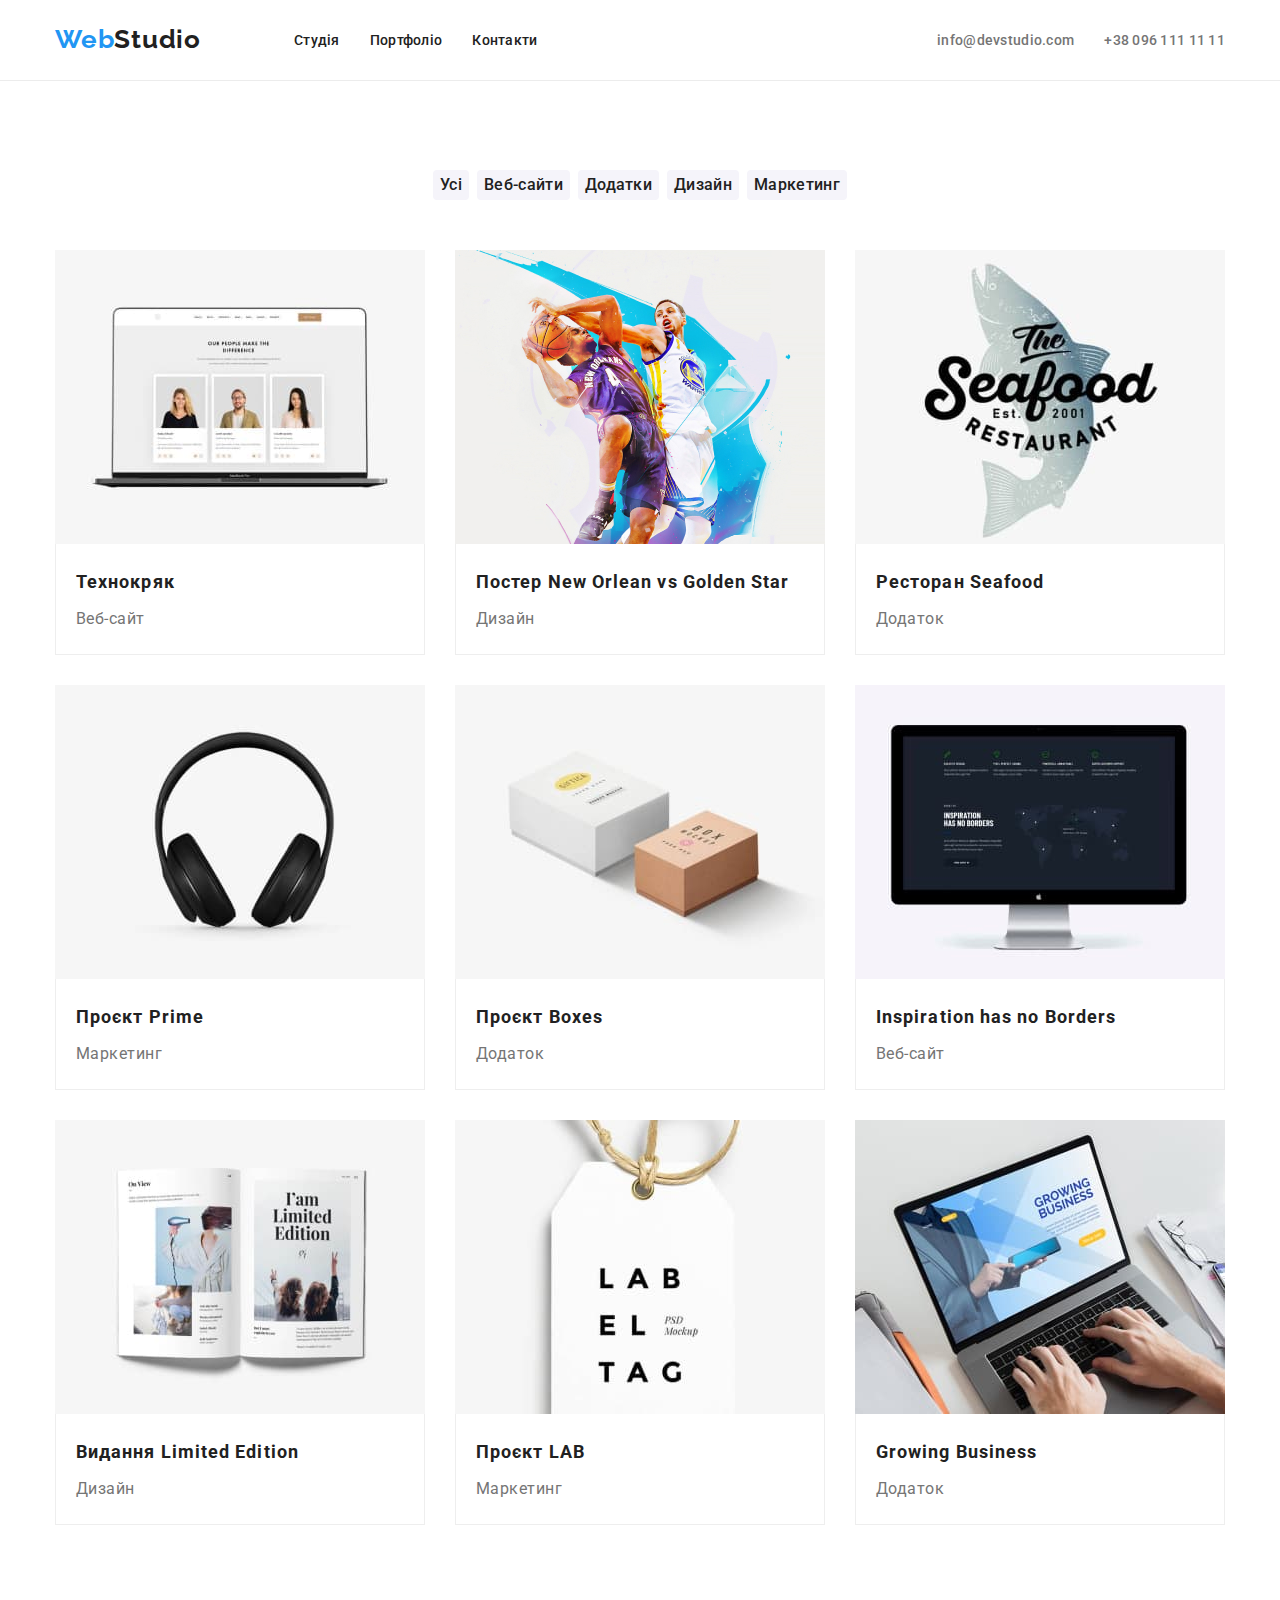
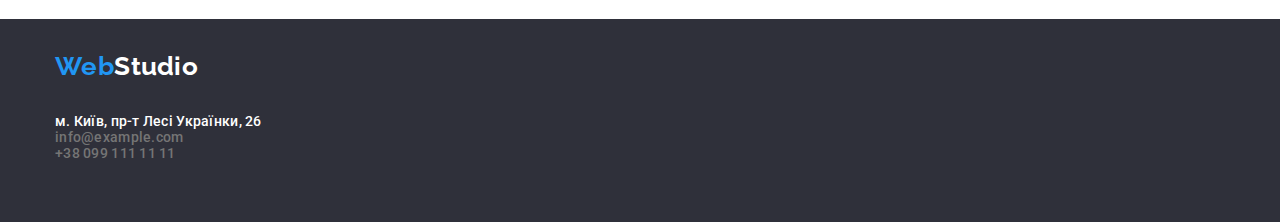
==== commit 8169e990: "update" ====
--- a/portfolio.html
+++ b/portfolio.html
@@ -20,23 +20,23 @@
                     <a class="logo link" href="./index.html"><span class="logo-web">Web</span><span
                             class="logo-studio">Studio</span></a>
                     <ul class="menu list">
-                        <li class="menu-item">
+                        <li>
                             <a class="menu-link link" href="./index.html">Студія</a>
                         </li>
-                        <li class="menu-item">
+                        <li>
                             <a class="menu-link link" href="./portfolio.html">Портфоліо</a>
                         </li>
-                        <li class="menu-item">
+                        <li>
                             <a class="menu-link link" href="#">Контакти</a>
                         </li>
                     </ul>
                 </nav>
                 <div>
                     <ul class="menu list">
-                        <li class="menu-item">
+                        <li>
                             <a class="contact-mail menu-link link" href="mailto:info@devstudio.com">info@devstudio.com</a>
                         </li>
-                        <li class="menu-item">
+                        <li>
                             <a class="contact-number menu-link link" href="tel+380961111111">+38 096 111 11 11</a>
                         </li>
                     </ul>
@@ -46,23 +46,22 @@
         <!--Main-->
         <main>
             <section class="section-portfolio">
-                    <div class="background">
-                        <div class="section-filters">
+                    <div class="container background">
                             <!--Filters-->
                             <ul class="menu list button">
-                                <li class="menu-item">
+                                <li>
                                     <button type="button" class="headup_hover">Усі</button>
                                 </li>
-                                <li class="menu-item">
+                                <li>
                                     <button type="button" class="headup_hover">Веб-сайти</button>
                                 </li>
-                                <li class="menu-item">
+                                <li>
                                     <button type="button" class="headup_hover">Додатки</button>
                                 </li>
-                                <li class="menu-item">
+                                <li>
                                     <button type="button" class="headup_hover">Дизайн</button>
                                 </li>
-                                <li class="menu-item">
+                                <li>
                                     <button type="button" class="headup_hover">Маркетинг</button>
                                 </li>
                             </ul>
@@ -132,28 +131,25 @@
                                     </div>
                                 </li>
                             </ul>
-                        </div>
                     </div>
             </section>
         </main>
         <!--footer-->
-        <footer class="page-footer">
-            <div class="container page-footer-container">
-                <div class="footer-nav">
-                    <a class="link" href="./index.html"><span class="logo-web">Web</span><span
-                            class="logo-studio-footer">Studio</span></a>
-                </div>
+    <footer class="page-footer">
+        <div class="container page-footer-container">
+            <a class="link" href="./index.html"><span class="logo-web-footer">Web</span><span
+                    class="logo-studio-footer">Studio</span></a>
                 <!--адресса-->
                 <address>
-                    <ul class="contact-panel">
-                        <li class="contact-list"><a class="contact-nav menu-link hyperlink-address"
-                                href="https://www.google.com/maps/dir//Lesi+Ukrainky+Blvd,+26,+Kyiv,+Ukraine,+02000/@50.4265947,30.5380962,19.89z/data=!4m9!4m8!1m0!1m5!1m1!1s0x40d4cf0e033ecbe9:0x57a4dffefec77da0!2m2!1d30.5383858!2d50.4265807!3e0">м.
-                                Київ, пр-т Лесі Українки, 26</a></li>
-                        <li class="contact-list"><a class="contact-mail  menu-link hyperlink"
-                                href="mailto:info@example.com">info@example.com</a>
-                        </li>
-                        <li class="contact-list"><a class="contact-number menu-link hyperlink" href="tel:+380991111111">+38 099
-                                111 11 11</a></li>
+                <ul class="contact-panel">
+                    <li><a class="contact-nav"
+                            href="https://www.google.com/maps/dir//Lesi+Ukrainky+Blvd,+26,+Kyiv,+Ukraine,+02000/@50.4265947,30.5380962,19.89z/data=!4m9!4m8!1m0!1m5!1m1!1s0x40d4cf0e033ecbe9:0x57a4dffefec77da0!2m2!1d30.5383858!2d50.4265807!3e0">м.
+                            Київ, пр-т Лесі Українки, 26</a></li>
+                    <li><a class="contact-mail" href="mailto:info@example.com">info@example.com</a>
+                    </li>
+                    <li><a class="contact-number" href="tel:+380991111111">+38 099
+                            111 11 11</a></li>
+                </ul>
                     </ul>
                 </address>
             </div>
--- a/styles/styles.css
+++ b/styles/styles.css
@@ -30,7 +30,6 @@
 display: block;
 max-width: 100%;
 height: auto;
-padding-bottom: 0;
 }
 
 /* кнопка замовити послугу */
@@ -45,7 +44,6 @@
 }
 
 body {
-width: 1200px;
 font-family: 'Roboto', sans-serif;
 font-style: normal;
 letter-spacing: 0.03em;
@@ -66,16 +64,10 @@
 }
 
 .list {
-font-style: normal;
 padding: 0;
 margin: 0;
-list-style: none;
-font-weight: 500;
-font-size: 14px;
-line-height: 1.14;
-letter-spacing: 0.02em;
-color: #212121;
-}
+}
+
 
 .logo {
 margin-right: 93px;
@@ -90,7 +82,7 @@
 font-size: 26px;
 line-height: 1.19;
 letter-spacing: 0.03em;
-color: #2196F3;
+color: var(--accent-color--);
 }
 
 .logo-studio {
@@ -99,7 +91,7 @@
 font-size: 26px;
 line-height: 1.19;
 letter-spacing: 0.03em;
-color: #212121;
+color: var(--text-color-theme-light);
 }
 
 
@@ -129,7 +121,6 @@
 .menu {
 display: flex;
 column-gap: 30px;
-
 }
 
 .menu list {
@@ -149,6 +140,8 @@
 
 .contact-mail {
 font-style: normal;
+text-decoration: none;
+list-style: none;
 font-weight: 500;
 font-size: 14px;
 line-height: 1.14;
@@ -160,6 +153,8 @@
 
 .contact-number {
 font-style: normal;
+text-decoration: none;
+list-style: none;
 font-weight: 500;
 font-size: 14px;
 line-height: 1.14;
@@ -191,7 +186,7 @@
 }
 
 .hero-title {
-max-width: 100%;
+width: 696px;
 margin-bottom: 30px;
 font-weight: 900;
 font-size: 44px;
@@ -200,6 +195,8 @@
 letter-spacing: 0.06em;
 text-transform: uppercase;
 color: #ffffff;
+margin-left: auto;
+margin-right: auto;
 }
 
 .modal-open-btn {
@@ -211,12 +208,16 @@
 justify-content: center;
 margin-left: auto;
 margin-right: auto;
+padding-top: 10px;
+padding-bottom: 10px;
+padding-left: 32px;
+padding-right: 32px;
 letter-spacing: 0.06em;
-border-radius: 4px;
 background-color: #2196F3;
 color: #ffffff;
 box-shadow: 0px 4px 4px rgba(0, 0, 0, 0.15);
 border-radius: 4px;
+border: 1px solid transparent;
 }
 
 .modal-open-btn:hover,
@@ -230,23 +231,19 @@
 .section {
 background-color: #ffffff;
 padding-top: 94px;
+padding-bottom: 94px;
 }
 
 
 .container {
-max-width: 100%;
+max-width: 1200px;
 padding-left: 15px;
 padding-right: 15px;
+margin: 0 auto;
 }
 
 /* заголовки до списку особливостей */
 
-.features {
-column-gap: 30px;
-flex-basis: calc((100% - 90px)/4);
-}
-
-
 .section-title {
 font-style: normal;
 font-weight: 700;
@@ -258,15 +255,6 @@
 margin-bottom: 10px;
 }
 
-.main-container {
-column-gap: 30px;
-margin-left: auto;
-margin-right: auto;
-padding-left: 200px;
-padding-right: 200px;
-padding-bottom: 10px;
-flex-basis: calc((100% - 60px)/2);
-}
 
 .employees {
 background-color: #F5F4FA;
@@ -288,17 +276,11 @@
 }
 
 .image-list {
-justify-content: space-between;
 column-gap: 30px;
-margin-left: auto;
-margin-right: auto;
-margin-bottom: 94px;
-}
+}
+
 
 .workers-list li{
-margin-left: auto;
-margin-right: auto;
-margin-bottom: 94px;
 flex-basis: calc((100% - 90px)/4);
 background-color: #ffffff;
 box-shadow: 0px 1px 3px rgba(0, 0, 0, 0.12),
@@ -308,6 +290,8 @@
 }
 
 
+
+
 .paragraph {
 font-style: normal;
 font-weight: 400;
@@ -325,15 +309,6 @@
 letter-spacing: 0.03em;
 text-transform: uppercase;
 color: #212121;
-}
-
-.menu-item {
-display: block;
-justify-content: center;
-gap: 30px;
-list-style: none;
-max-width: 100%;
-margin-bottom: auto;
 }
 
 
@@ -360,54 +335,6 @@
 padding-bottom: 30px;
 }
 
-/*footer*/
-/*розмір для адресси студії*/
-
-.hyperlink {
-text-decoration: none;
-list-style: none;
-font-weight: 500;
-font-size: 14px;
-line-height: 1.14;
-letter-spacing: 0.02em;
-color: #757575;
-padding-top: 0;
-padding-bottom: 0;
-}
-
-.hyperlink-address {
-text-decoration: none;
-list-style: none;
-font-weight: 500;
-font-size: 14px;
-line-height: 1.14;
-letter-spacing: 0.02em;
-color: #ffffff;
-padding-top: 32px;
-padding-bottom: 32px;
-}
-
-.contact-panel:not(last-child) {
-font-style: normal;
-font-weight: 400;
-font-size: 14px;
-line-height: 1.14;
-letter-spacing: 0.03em;
-align-items: center;
-}
-
-.contact-list {
-text-decoration: none;
-list-style: none;
-font-weight: 500;
-font-size: 14px;
-line-height: 1.14;
-letter-spacing: 0.02em;
-margin-top: 9px;
-margin-bottom: 9px;
-padding-top: 0;
-padding-bottom: 0;
-}
 
 /*кнопки на странице портфоліо */
 /*filters*/
@@ -420,19 +347,20 @@
 letter-spacing: 0.02em;
 color: #212121;
 background-color: #F5F4FA;
-box-shadow: 0px 2px 2px rgba(0, 0, 0, 0.12),
-0px 1px 2px rgba(0, 0, 0, 0.08),
-0px 3px 1px rgba(0, 0, 0, 0.1);
 border-radius: 4px;
-}
-
-.headup_hover:hover,
+border: 1px solid transparent;
+}
+
+.headup_hover:active,
 .headup_hover:focus {
 cursor: pointer;
 background-color: #2196F3;
 color: #ffffff;
-}
-
+box-shadow: 0px 3px 1px rgba(0, 0, 0, 0.1),
+0px 1px 2px rgba(0, 0, 0, 0.08),
+0px 2px 2px rgba(0, 0, 0, 0.12);
+border-radius: 4px;
+}
 
 
 .section-portfolio {
@@ -441,6 +369,8 @@
 align-items: center;
 margin-left: auto;
 margin-right: auto;
+padding-top: 89px;
+padding-bottom: 94px;
 }
 
 .background {
@@ -448,20 +378,11 @@
 background-color: #ffffff;
 }
 
-.section-filters {
-width: 100%;
-display: block;
-column-gap: 30px;
-flex-basis: calc((100% - 60px)/3);
-}
 
 .projects {
 display: flex;
-justify-content: space-evenly;
 flex-wrap: wrap;
 gap: 30px;
-padding-bottom: 94px;
-flex-basis: calc((100% - 60px)/3);
 }
 
 
@@ -496,15 +417,6 @@
 padding-right: 20px;
 }
 
-/* тінь та радіус для карток з проектами 
-box-shadow: 0px 4px 4px rgba(0, 0, 0, 0.25);
-border-radius: 4px;
-*/
-
-
-.menu-item-card {
-
-}
 
 
 .section-title-portfolio {
@@ -525,19 +437,26 @@
 }
 
 .page-footer {
+width: 100%;
 background-color: #2F303A;
 padding-top: 0;
 padding-bottom: 0;
 }
 
 .page-footer-container {
-display: flex;
-flex-wrap: wrap;
-}
-
-.footer-nav {
-width: 1200px;
-align-items: center;
+max-width: 1200px;
+display: flex;
+flex-direction: column;
+}
+
+
+.logo-web-footer {
+font-family: 'Raleway';
+font-weight: 700;
+font-size: 26px;
+line-height: 1.19;
+letter-spacing: 0.03em;
+color: #2196F3;
 margin-top: 60px;
 margin-bottom: 20px;
 }
@@ -549,6 +468,30 @@
 font-size: 26px;
 line-height: 1.19;
 color: #ffffff;
+margin-top: 60px;
 margin-bottom: 20px;
 }
 
+/*footer*/
+/*розмір для адресси студії*/
+
+
+.contact-nav {
+text-decoration: none;
+list-style: none;
+font-weight: 500;
+font-size: 14px;
+line-height: 1.14;
+letter-spacing: 0.02em;
+color: #ffffff;
+}
+
+.contact-panel:not(last-child) {
+font-style: normal;
+font-weight: 400;
+font-size: 14px;
+line-height: 1.14;
+letter-spacing: 0.03em;
+align-items: center;
+padding-bottom: 60px;
+}
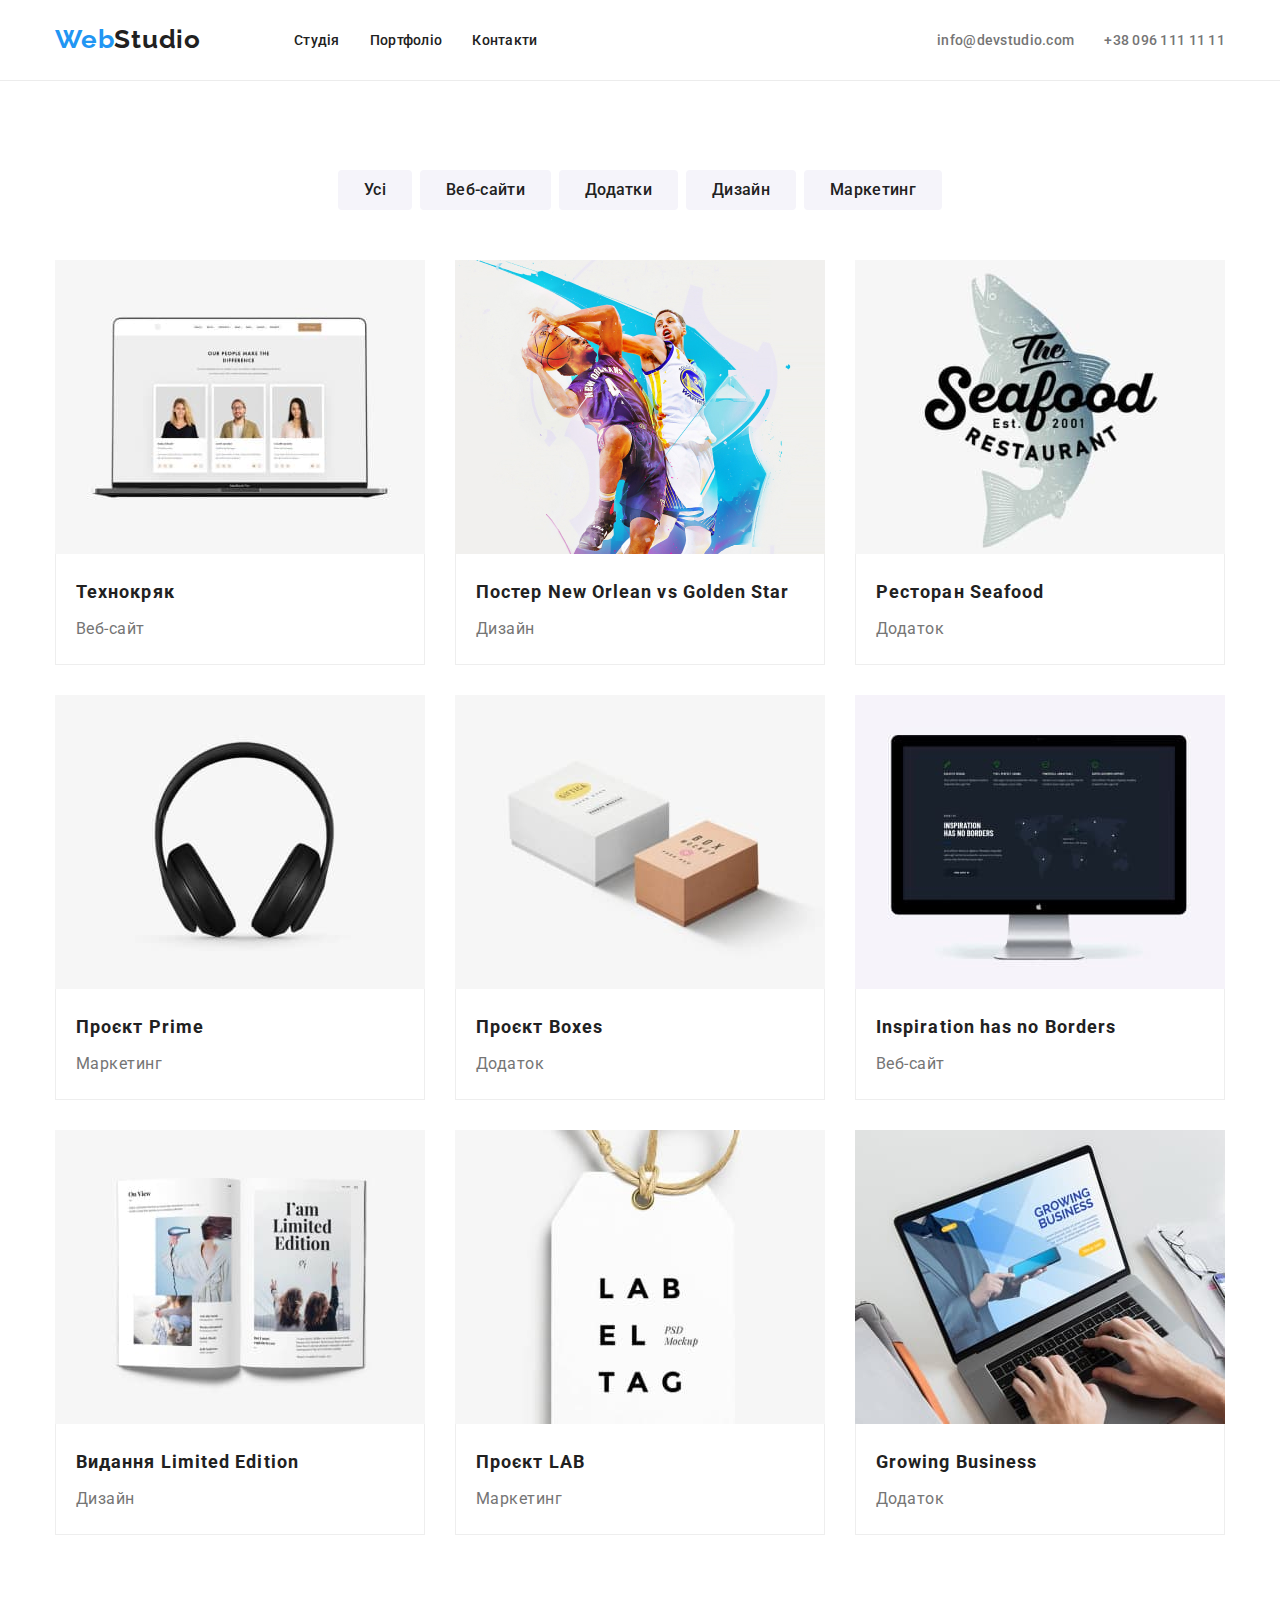
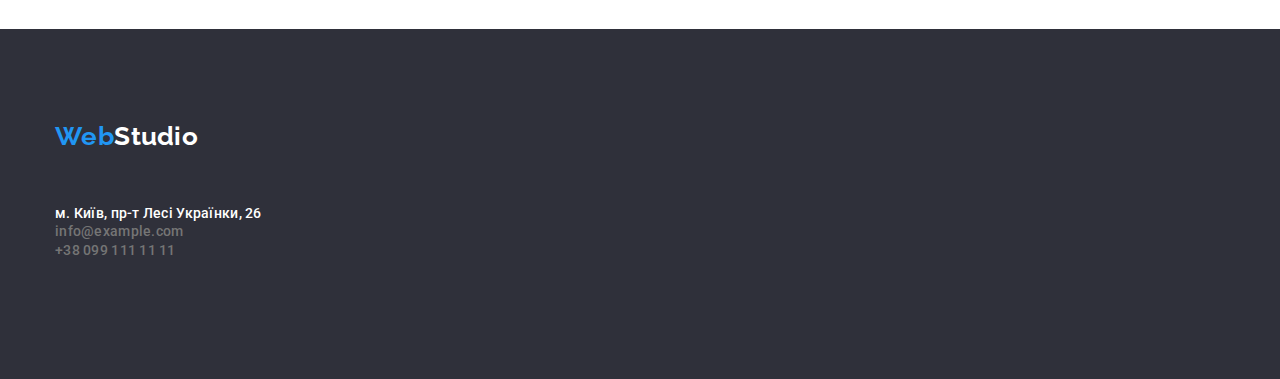
==== commit 882fe000: "updated hw-3" ====
--- a/portfolio.html
+++ b/portfolio.html
@@ -141,15 +141,14 @@
                     class="logo-studio-footer">Studio</span></a>
                 <!--адресса-->
                 <address>
-                <ul class="contact-panel">
-                    <li><a class="contact-nav"
-                            href="https://www.google.com/maps/dir//Lesi+Ukrainky+Blvd,+26,+Kyiv,+Ukraine,+02000/@50.4265947,30.5380962,19.89z/data=!4m9!4m8!1m0!1m5!1m1!1s0x40d4cf0e033ecbe9:0x57a4dffefec77da0!2m2!1d30.5383858!2d50.4265807!3e0">м.
-                            Київ, пр-т Лесі Українки, 26</a></li>
-                    <li><a class="contact-mail" href="mailto:info@example.com">info@example.com</a>
-                    </li>
-                    <li><a class="contact-number" href="tel:+380991111111">+38 099
-                            111 11 11</a></li>
-                </ul>
+                    <ul class="contact-panel">
+                        <li><a class="contact-nav"
+                                href="https://www.google.com/maps/dir//Lesi+Ukrainky+Blvd,+26,+Kyiv,+Ukraine,+02000/@50.4265947,30.5380962,19.89z/data=!4m9!4m8!1m0!1m5!1m1!1s0x40d4cf0e033ecbe9:0x57a4dffefec77da0!2m2!1d30.5383858!2d50.4265807!3e0">м.
+                                Київ, пр-т Лесі Українки, 26</a></li>
+                        <li><a class="contact-mail-footer" href="mailto:info@example.com">info@example.com</a>
+                        </li>
+                        <li><a class="contact-number-footer" href="tel:+380991111111">+38 099
+                                111 11 11</a></li>
                     </ul>
                 </address>
             </div>
--- a/styles/styles.css
+++ b/styles/styles.css
@@ -105,12 +105,9 @@
 }
 
 .page-header-container {
-max-width: 1200px;
 display: flex;
 align-items: center;
 justify-content: space-between;
-margin-top: 32px;
-margin-bottom: 32px;
 }
 
 .header-nav {
@@ -230,7 +227,6 @@
 /* наші особливості */
 .section {
 background-color: #ffffff;
-padding-top: 94px;
 padding-bottom: 94px;
 }
 
@@ -290,8 +286,6 @@
 }
 
 
-
-
 .paragraph {
 font-style: normal;
 font-weight: 400;
@@ -349,9 +343,10 @@
 background-color: #F5F4FA;
 border-radius: 4px;
 border: 1px solid transparent;
-}
-
-.headup_hover:active,
+padding: 6px 25px;
+}
+
+.headup_hover:hover,
 .headup_hover:focus {
 cursor: pointer;
 background-color: #2196F3;
@@ -439,16 +434,21 @@
 .page-footer {
 width: 100%;
 background-color: #2F303A;
+padding-top: 60px;
+padding-bottom: 60px;
+}
+
+.page-footer-container {
+max-width: 1200px;
+display: flex;
+flex-direction: column;
+}
+
+.webstudio {
 padding-top: 0;
 padding-bottom: 0;
-}
-
-.page-footer-container {
-max-width: 1200px;
-display: flex;
-flex-direction: column;
-}
-
+margin-bottom: 20px;
+}
 
 .logo-web-footer {
 font-family: 'Raleway';
@@ -475,6 +475,17 @@
 /*footer*/
 /*розмір для адресси студії*/
 
+.contact-panel {
+font-style: normal;
+margin-top: 20px;
+margin-bottom: 60px;
+}
+
+
+.contact-panel li:last-child{
+margin-bottom: 0;
+}
+
 
 .contact-nav {
 text-decoration: none;
@@ -484,14 +495,41 @@
 line-height: 1.14;
 letter-spacing: 0.02em;
 color: #ffffff;
-}
-
-.contact-panel:not(last-child) {
-font-style: normal;
-font-weight: 400;
-font-size: 14px;
-line-height: 1.14;
-letter-spacing: 0.03em;
-align-items: center;
-padding-bottom: 60px;
-}
+margin-bottom: 9px;
+}
+
+.contact-mail-footer {
+text-decoration: none;
+list-style: none;
+font-weight: 500;
+font-size: 14px;
+line-height: 1.14;
+letter-spacing: 0.02em;
+color: #757575;
+margin-top: 9px;
+padding: 0;
+}
+
+
+.contact-number-footer {
+text-decoration: none;
+list-style: none;
+font-weight: 500;
+font-size: 14px;
+line-height: 1.14;
+letter-spacing: 0.02em;
+color: #757575;
+margin-top: 9px;
+padding: 0;
+}
+
+.contact-mail-footer:hover,
+.contact-mail-footer:focus {
+color: var(--accent-color--);
+}
+
+.contact-number-footer:hover,
+.contact-number-footer:focus {
+color: var(--accent-color--);
+}
+
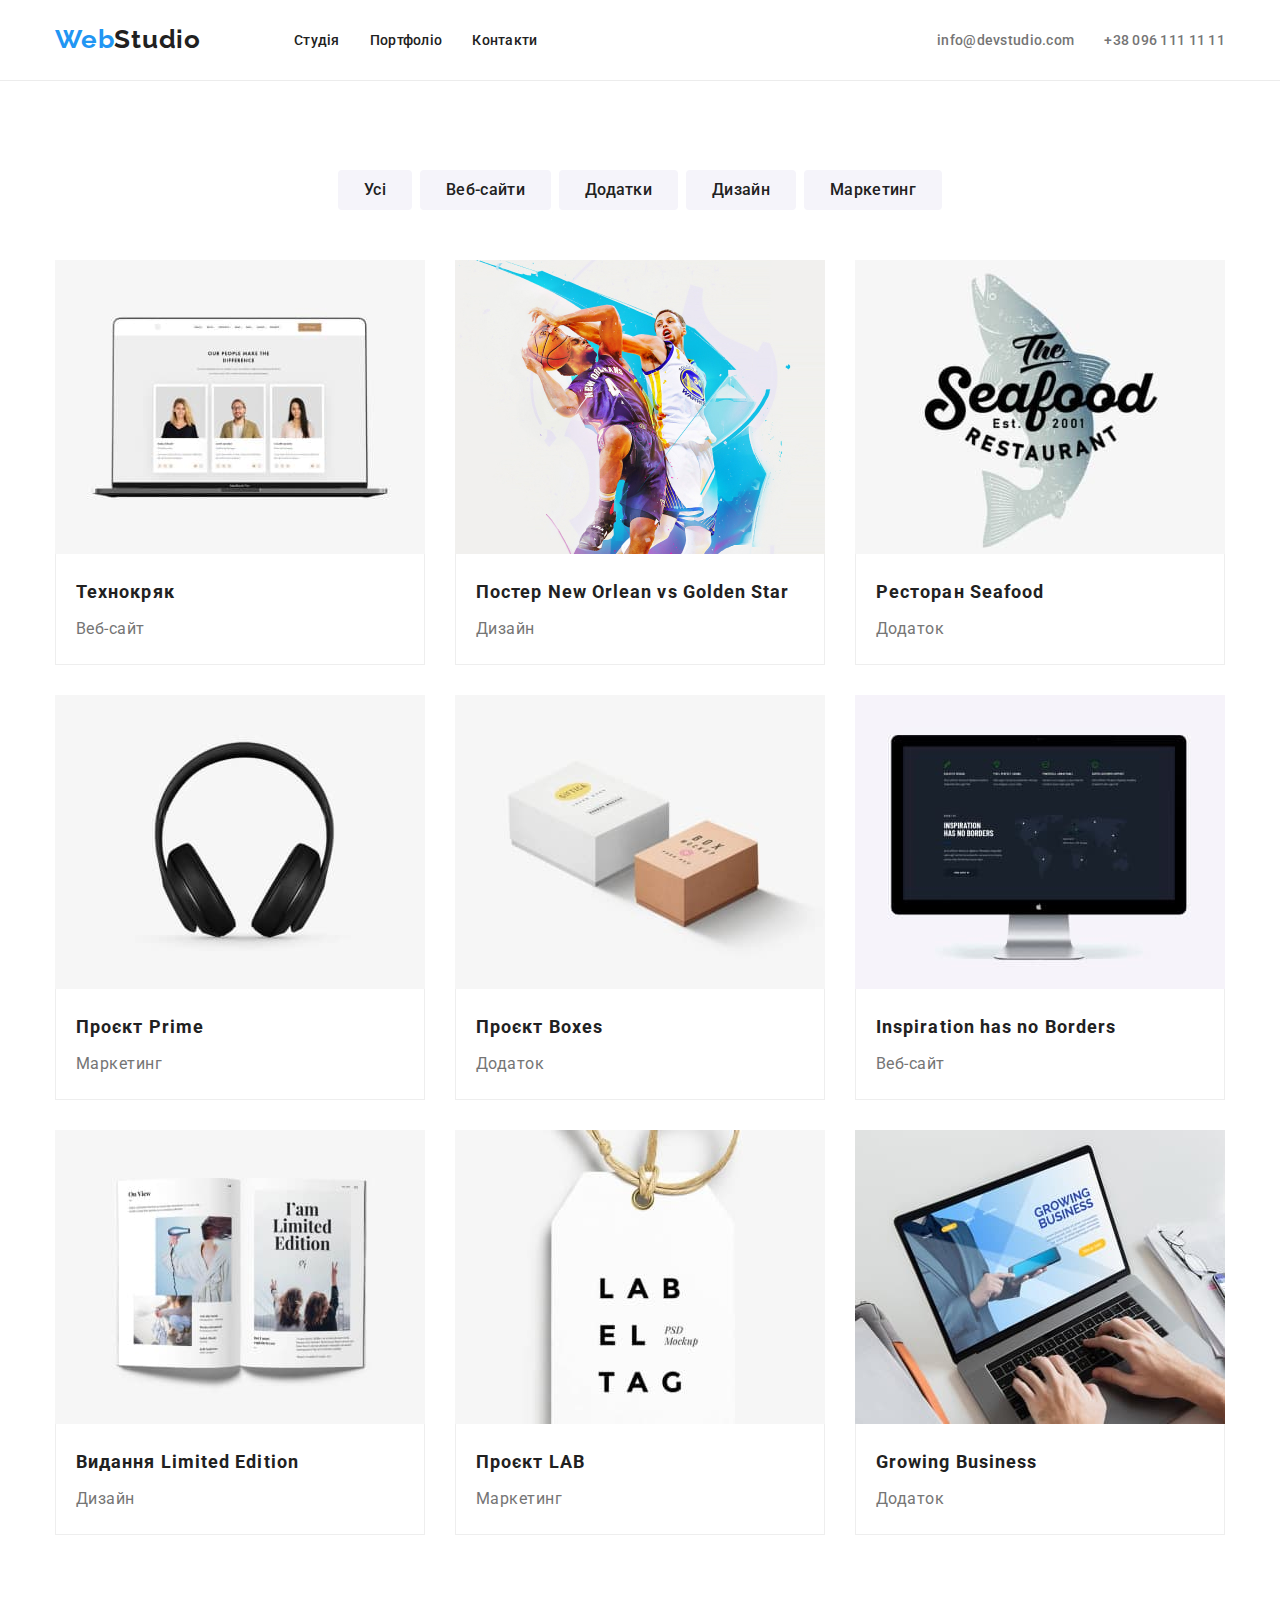
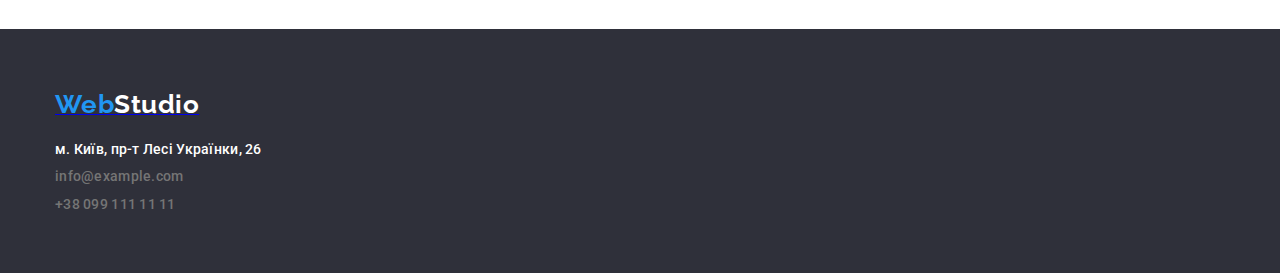
==== commit 7ad3c138: "update" ====
--- a/portfolio.html
+++ b/portfolio.html
@@ -137,7 +137,7 @@
         <!--footer-->
     <footer class="page-footer">
         <div class="container page-footer-container">
-            <a class="link" href="./index.html"><span class="logo-web-footer">Web</span><span
+            <a class="link-logo" href="./index.html"><span class="logo-web-footer">Web</span><span
                     class="logo-studio-footer">Studio</span></a>
                 <!--адресса-->
                 <address>
--- a/styles/styles.css
+++ b/styles/styles.css
@@ -227,9 +227,17 @@
 /* наші особливості */
 .section {
 background-color: #ffffff;
+padding-top: 94px;
 padding-bottom: 94px;
 }
 
+.characteristics {
+padding-bottom: 0;
+}
+
+.pictures {
+padding-bottom: 94px;
+}
 
 .container {
 max-width: 1200px;
@@ -444,12 +452,16 @@
 flex-direction: column;
 }
 
-.webstudio {
+.link-logo {
 padding-top: 0;
 padding-bottom: 0;
 margin-bottom: 20px;
 }
 
+.webstudio {
+margin-bottom: 20px;
+}
+
 .logo-web-footer {
 font-family: 'Raleway';
 font-weight: 700;
@@ -457,7 +469,6 @@
 line-height: 1.19;
 letter-spacing: 0.03em;
 color: #2196F3;
-margin-top: 60px;
 margin-bottom: 20px;
 }
 
@@ -468,17 +479,15 @@
 font-size: 26px;
 line-height: 1.19;
 color: #ffffff;
-margin-top: 60px;
 margin-bottom: 20px;
 }
 
 /*footer*/
 /*розмір для адресси студії*/
 
-.contact-panel {
-font-style: normal;
-margin-top: 20px;
-margin-bottom: 60px;
+.contact-panel li{
+font-style: normal;
+margin-bottom: 9px;
 }
 
 
@@ -498,6 +507,10 @@
 margin-bottom: 9px;
 }
 
+.contact-nav:hover {
+color: var(--accent-color--);
+}
+
 .contact-mail-footer {
 text-decoration: none;
 list-style: none;
